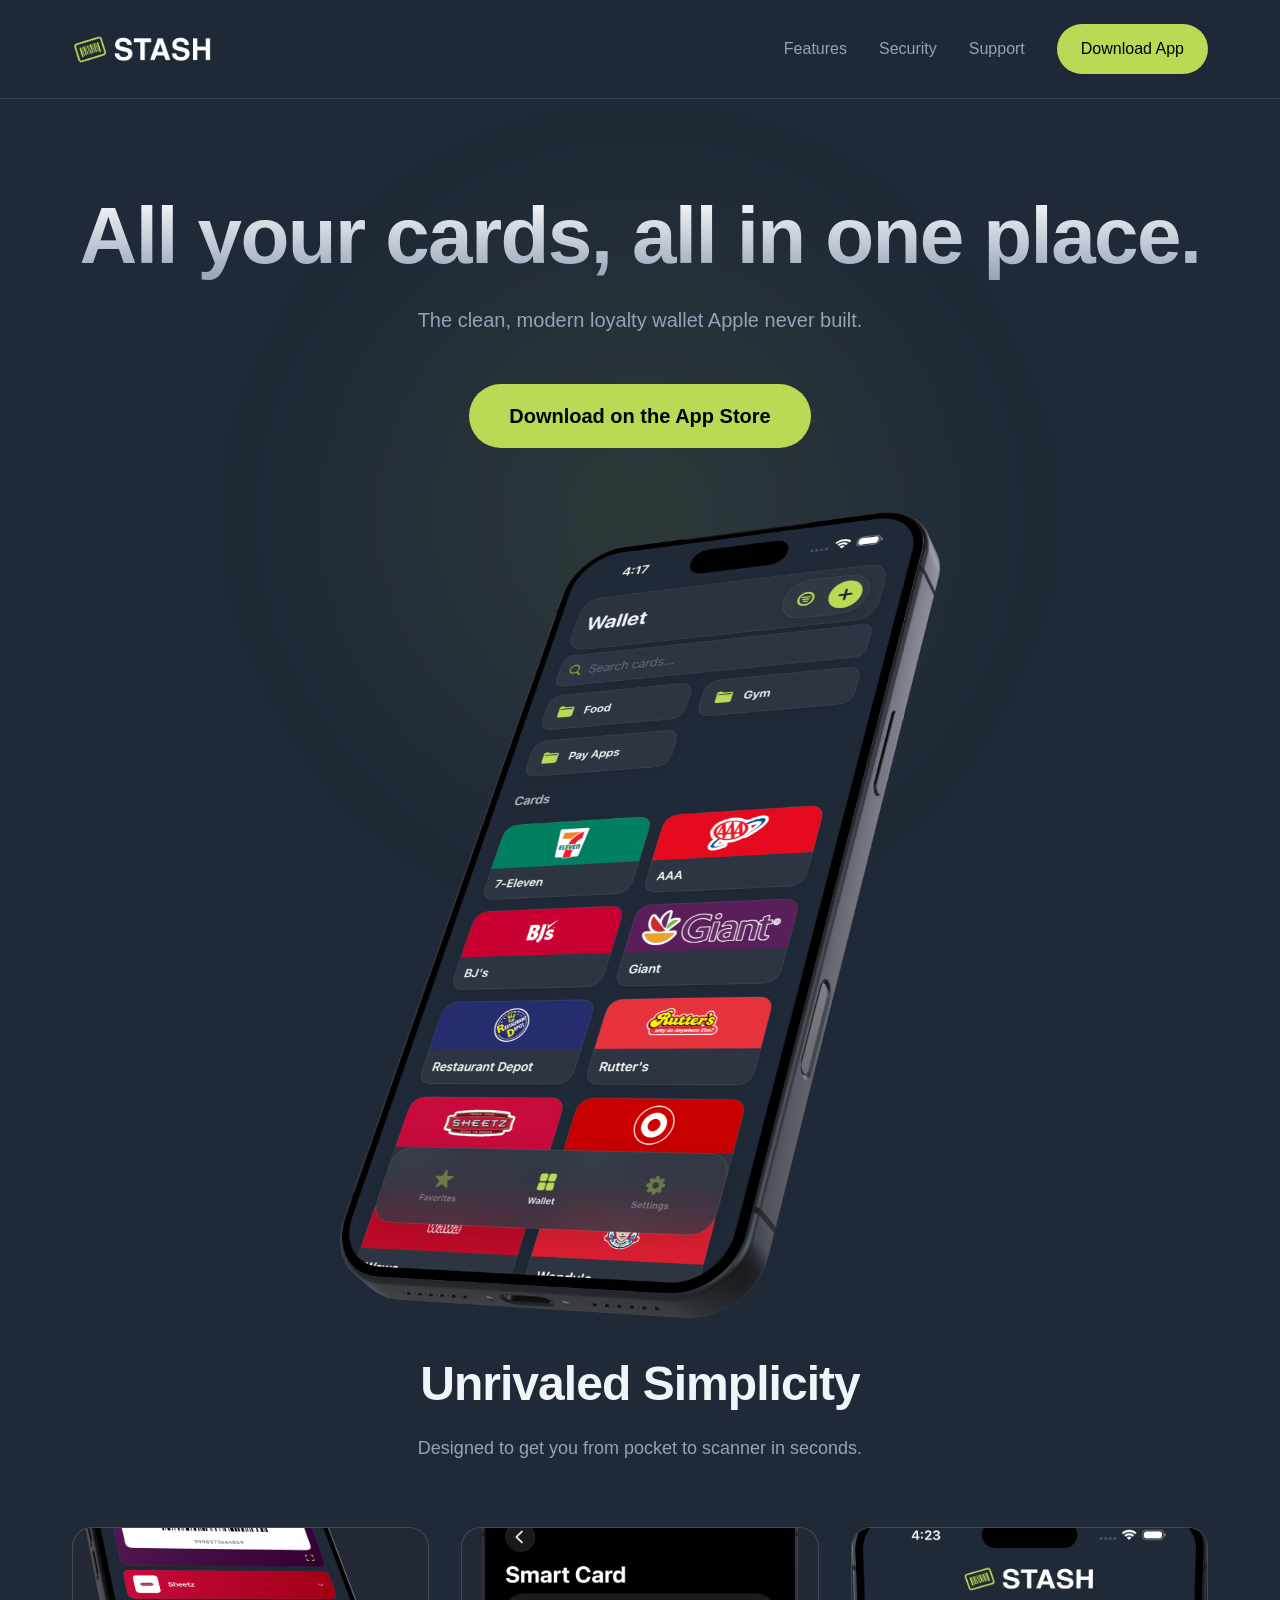
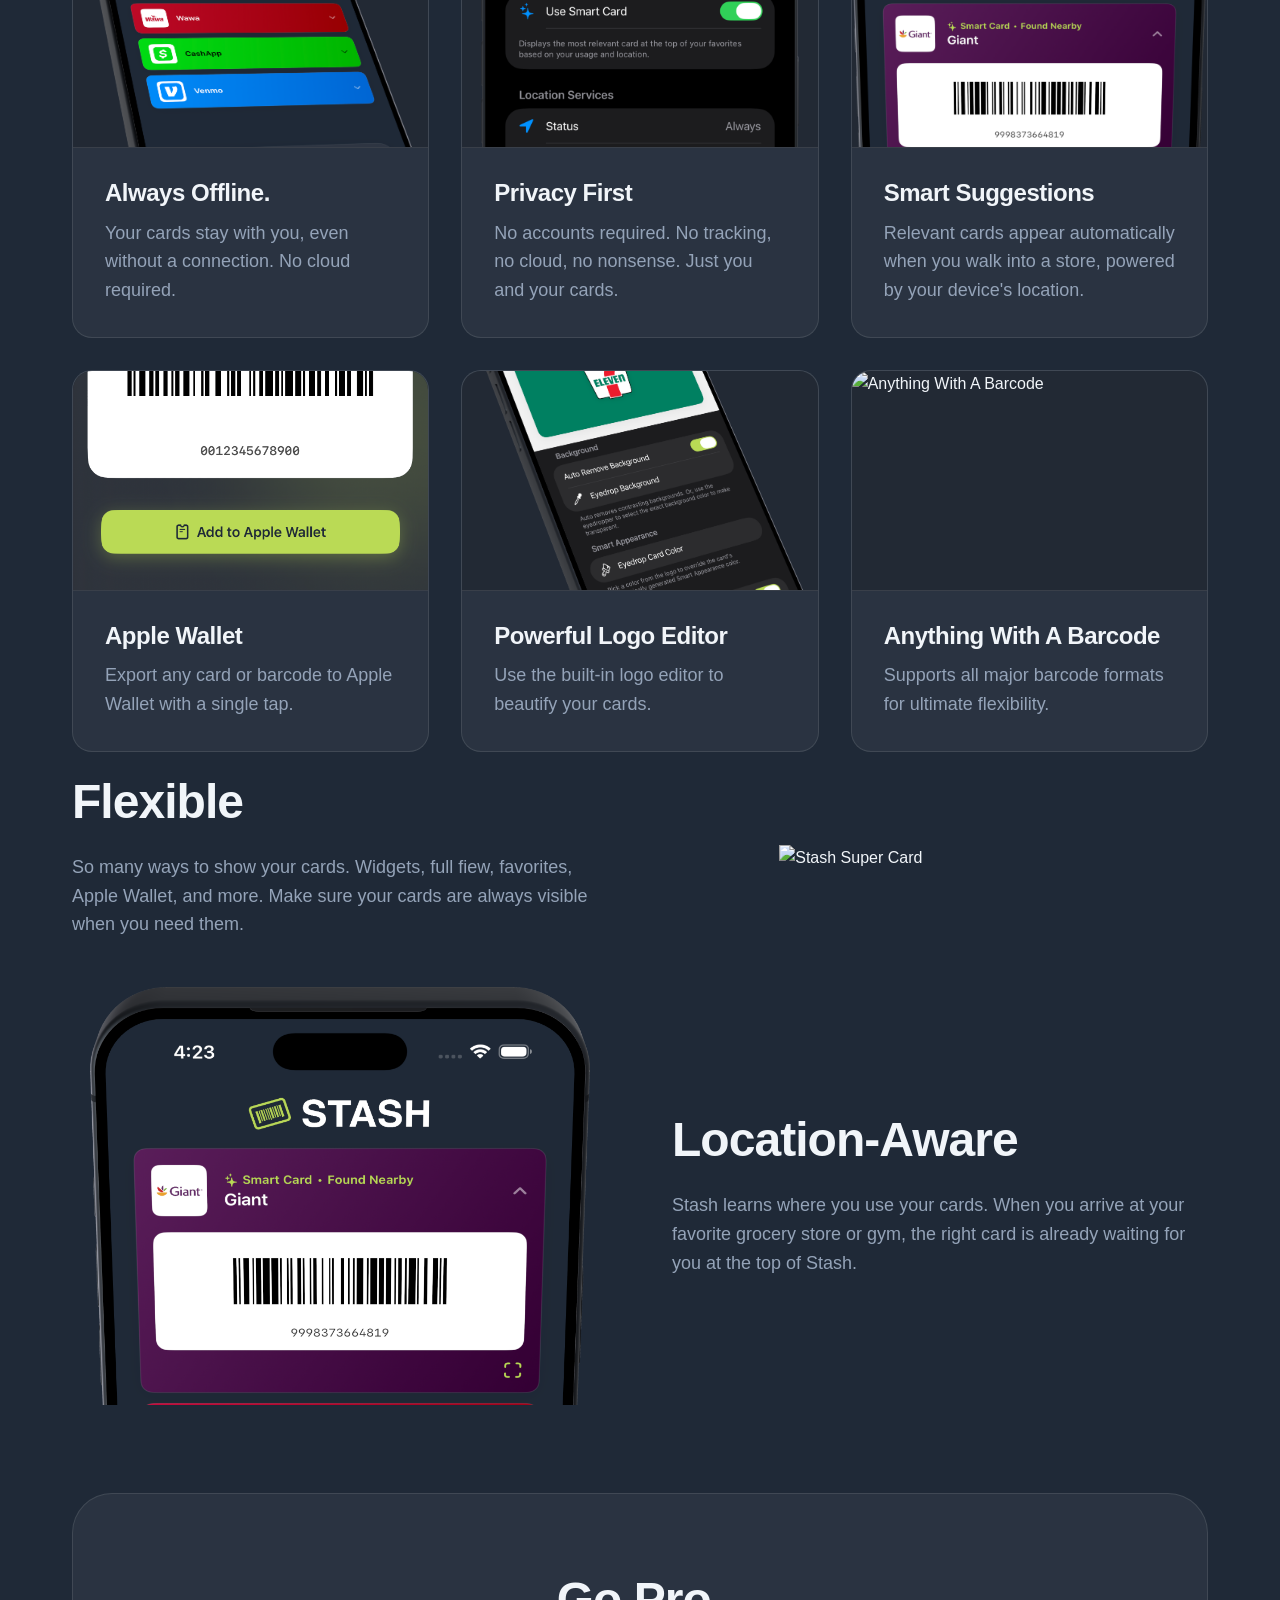
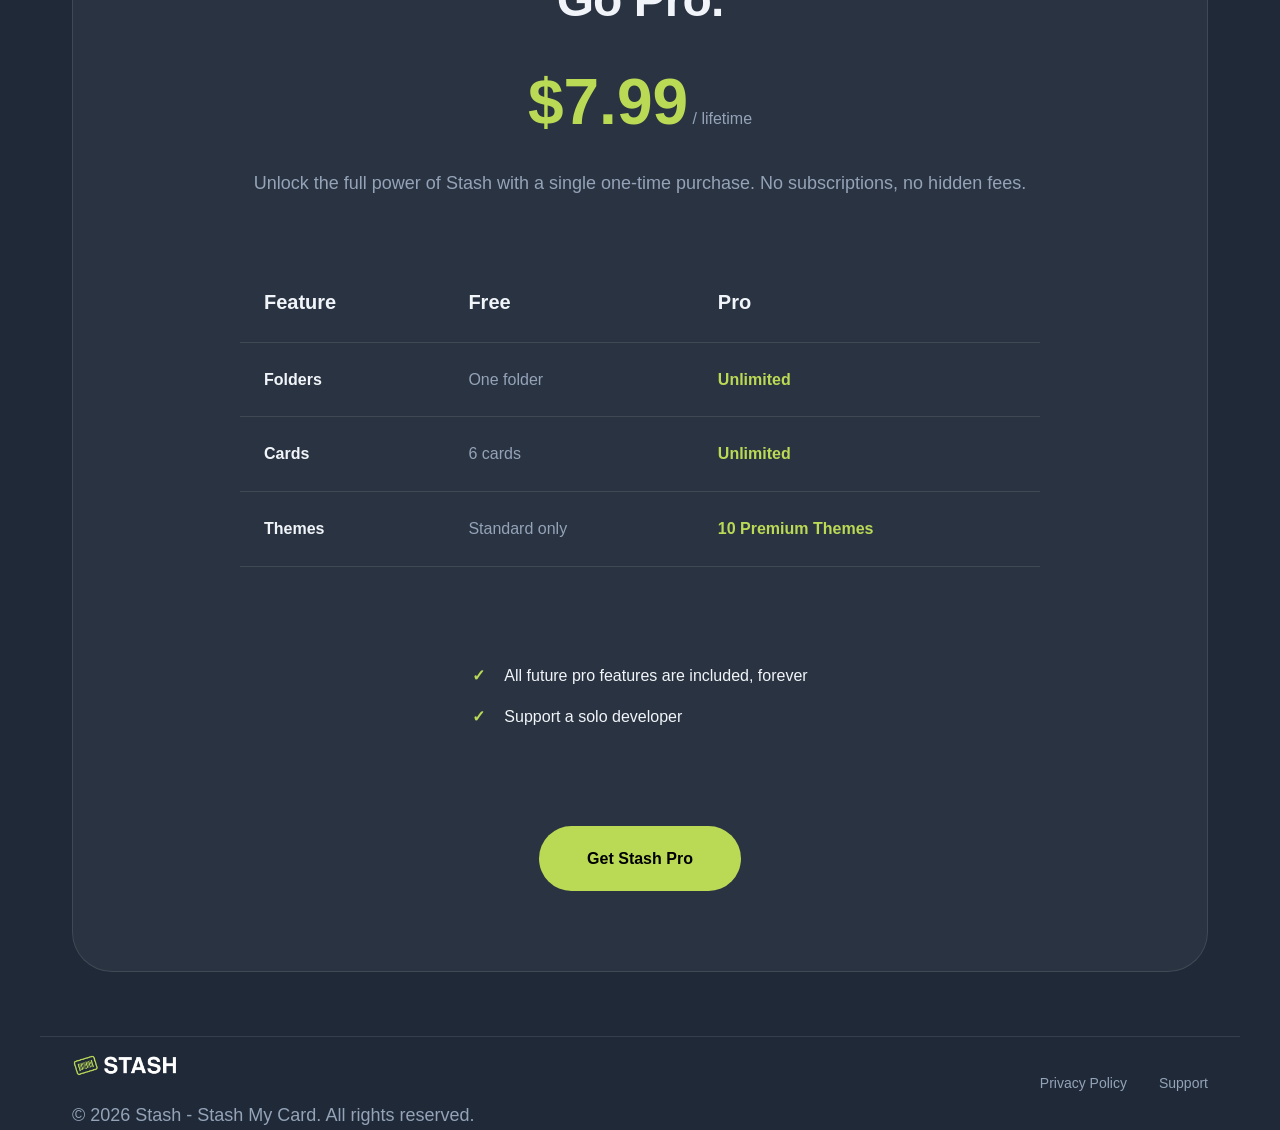
==== index.html @ dfd616ff "Initial Commit" ====
<!DOCTYPE html>
<html lang="en">

<head>
    <meta charset="UTF-8">
    <meta name="viewport" content="width=device-width, initial-scale=1.0">
    <title>Stash — The Privacy-First Loyalty Wallet for iOS</title>
    <meta name="description"
        content="Centralize your loyalty cards, barcodes, and memberships in a fast, beautiful, and completely private offline experience. Built for iOS.">

    <!-- Open Graph -->
    <meta property="og:title" content="Stash — Your Private Loyalty Wallet">
    <meta property="og:description" content="The clean, modern loyalty wallet Apple never built.">
    <meta property="og:image" content="Images/Stash-Wallet.png">

    <link rel="stylesheet" href="index.css">
    <link rel="icon" href="Images/Stash Logo - Black Color.png">
</head>

<body>

    <nav>
        <div class="container nav-content">
            <a href="index.html" class="logo-link">
                <img src="Images/Stash Logo - White Color.png" alt="Stash Logo" class="logo-img">
            </a>
            <div class="nav-links">
                <a href="#features">Features</a>
                <a href="#security">Security</a>
                <a href="support.html">Support</a>
                <a href="#" class="btn-primary">Download App</a>
            </div>
        </div>
    </nav>

    <main>
        <!-- Hero Section -->
        <section class="hero container">
            <h1 class="animate">All your cards, all in one place.</h1>
            <p class="animate" style="animation-delay: 0.1s;">The clean, modern loyalty wallet Apple never built.</p>
            <div class="animate" style="animation-delay: 0.2s;">
                <a href="#" class="btn-primary" style="padding: 1rem 2.5rem; font-size: 1.25rem;">Download on the App
                    Store</a>
            </div>

            <div class="hero-image-container animate" style="animation-delay: 0.4s;">
                <img src="Images/Stash-Wallet.png" alt="Stash Wallet Interface" class="hero-image">
            </div>
        </section>

        <!-- Features Grid -->
        <section id="features" class="container">
            <div style="text-align: center; margin-bottom: 4rem;">
                <h2>Unrivaled Simplicity</h2>
                <p>Designed to get you from pocket to scanner in seconds.</p>
            </div>

            <div class="features-grid">
                <div class="feature-card">
                    <div class="feature-image-wrapper">
                        <img src="Images/Stash-Favorites.png" alt="Always Offline.">
                    </div>
                    <div class="feature-content">
                        <h3>Always Offline.</h3>
                        <p>Your cards stay with you, even without a connection. No cloud required.</p>
                    </div>
                </div>
                <div class="feature-card">
                    <div class="feature-image-wrapper">
                        <img src="Images/Stash-SmartCard.png" alt="Privacy First">
                    </div>
                    <div class="feature-content">
                        <h3>Privacy First</h3>
                        <p>No accounts required. No tracking, no cloud, no nonsense. Just you and your cards.</p>
                    </div>
                </div>
                <div class="feature-card">
                    <div class="feature-image-wrapper">
                        <img src="Images/Stash-LocationBasedCard.png" alt="Smart Suggestions">
                    </div>
                    <div class="feature-content">
                        <h3>Smart Suggestions</h3>
                        <p>Relevant cards appear automatically when you walk into a store, powered by your device's
                            location.
                        </p>
                    </div>
                </div>
                <div class="feature-card">
                    <div class="feature-image-wrapper">
                        <img src="Images/Stash-Feature_AppleWallet.png" alt="Apple Wallet">
                    </div>
                    <div class="feature-content">
                        <h3>Apple Wallet</h3>
                        <p>Export any card or barcode to Apple Wallet with a single tap.</p>
                    </div>
                </div>
                <div class="feature-card">
                    <div class="feature-image-wrapper">
                        <img src="Images/Stash-LogoEditor.png" alt="Powerful Logo Editor">
                    </div>
                    <div class="feature-content">
                        <h3>Powerful Logo Editor</h3>
                        <p>Use the built-in logo editor to beautify your cards.</p>
                    </div>
                </div>
                <div class="feature-card">
                    <div class="feature-image-wrapper">
                        <img src="Images/Stash-MultipleCodeViews.png" alt="Anything With A Barcode">
                    </div>
                    <div class="feature-content">
                        <h3>Anything With A Barcode</h3>
                        <p>Supports all major barcode formats for ultimate flexibility.</p>
                    </div>
                </div>
            </div>
        </section>

        <!-- Showcase 1 -->
        <section class="container">
            <div class="showcase">
                <div class="showcase-content">
                    <h2>Flexible</h2>
                    <p>So many ways to show your cards. Widgets, full fiew, favorites, Apple Wallet, and more. Make sure
                        your cards are always visible when you need them.</p>
                </div>
                <div class="showcase-image">
                    <img src="Images/Stash-MultipleCodeViews.png" alt="Stash Super Card" style="width: 60%;">
                </div>
            </div>
        </section>

        <!-- Showcase 2 -->
        <section class="container">
            <div class="showcase reverse">
                <div class="showcase-content">
                    <h2>Location-Aware</h2>
                    <p>Stash learns where you use your cards. When you arrive at your favorite grocery store or gym, the
                        right card is already waiting for you at the top of Stash.</p>
                </div>
                <div class="showcase-image">
                    <img src="Images/Stash-LocationBasedCard.png" alt="Stash Location Suggestions">
                </div>
            </div>
        </section>

        <section id="security" class="container">
            <div class="cta-section">
                <h2>Go Pro.</h2>
                <div class="price">$7.99<span> / lifetime</span></div>
                <p>Unlock the full power of Stash with a single one-time purchase. No subscriptions, no hidden fees.</p>

                <table class="comparison-table">
                    <thead>
                        <tr>
                            <th>Feature</th>
                            <th>Free</th>
                            <th>Pro</th>
                        </tr>
                    </thead>
                    <tbody>
                        <tr>
                            <td class="feature-name">Folders</td>
                            <td>One folder</td>
                            <td class="pro-value">Unlimited</td>
                        </tr>
                        <tr>
                            <td class="feature-name">Cards</td>
                            <td>6 cards</td>
                            <td class="pro-value">Unlimited</td>
                        </tr>
                        <tr>
                            <td class="feature-name">Themes</td>
                            <td>Standard only</td>
                            <td class="pro-value">10 Premium Themes</td>
                        </tr>
                    </tbody>
                </table>

                <ul class="pro-extra-benefits">
                    <li>All future pro features are included, forever</li>
                    <li>Support a solo developer</li>
                </ul>

                <div style="margin-top: 2rem;">
                    <a href="#" class="btn-primary" style="padding: 1.25rem 3rem;">Get Stash Pro</a>
                </div>
            </div>
        </section>
    </main>

    <footer class="container">
        <div class="footer-content">
            <div>
                <img src="Images/Stash Logo - White Color.png" alt="Stash"
                    style="height: 24px; margin-top: 1rem; margin-bottom: 1rem;">
                <p>© 2026 Stash - Stash My Card. All rights reserved.</p>
            </div>
            <div class="footer-links">
                <a href="privacy.html">Privacy Policy</a>
                <a href="support.html">Support</a>
            </div>
        </div>
    </footer>

</body>

</html>
---- index.css ----
:root {
    --primary: #BADA55;
    --primary-hover: #c6e66b;
    --bg: #1F2937;
    --text: #F1F5F9;
    --text-muted: #94a3b8;
    --platinum: #F1F5F9;
    --jet-black: #1F2937;
    --glass: rgba(255, 255, 255, 0.05);
    --glass-border: rgba(255, 255, 255, 0.1);
    --glass-heavy: rgba(31, 41, 55, 0.8);
    --max-width: 1200px;
    --radius: 20px;
    --transition: all 0.3s cubic-bezier(0.4, 0, 0.2, 1);
}

* {
    margin: 0;
    padding: 0;
    box-sizing: border-box;
}

body {
    font-family: -apple-system, BlinkMacSystemFont, "SF Pro Display", "SF Pro Text", "Helvetica Neue", Arial, sans-serif;
    background-color: var(--bg);
    color: var(--text);
    line-height: 1.6;
    overflow-x: hidden;
    -webkit-font-smoothing: antialiased;
}

/* Typography */
h1,
h2,
h3,
h4 {
    font-weight: 700;
    letter-spacing: -0.02em;
    line-height: 1.1;
}

h1 {
    font-size: clamp(3rem, 8vw, 5rem);
}

h2 {
    font-size: clamp(2rem, 5vw, 3rem);
    font-weight: 600;
    margin-bottom: 1.5rem;
}

p {
    font-size: 1.125rem;
    color: var(--text-muted);
}

/* Layout */
.container {
    max-width: var(--max-width);
    margin: 0 auto;
    padding: 0 2rem;
}

section {
    padding: 4rem 0;
}

/* Header/Nav */
nav {
    position: fixed;
    top: 0;
    left: 0;
    right: 0;
    z-index: 1000;
    padding: 1.5rem 0;
    background: var(--glass-heavy);
    backdrop-filter: blur(20px);
    -webkit-backdrop-filter: blur(20px);
    border-bottom: 1px solid var(--glass-border);
}

.nav-content {
    display: flex;
    justify-content: space-between;
    align-items: center;
}

.logo-link {
    display: flex;
    align-items: center;
    text-decoration: none;
    gap: 0.75rem;
}

.logo-img {
    height: 32px;
    width: auto;
}

.logo-text {
    font-size: 1.5rem;
    font-weight: 700;
    color: var(--text);
}

.nav-links {
    display: flex;
    gap: 2rem;
    align-items: center;
}

.nav-links a {
    text-decoration: none;
    color: var(--text-muted);
    font-weight: 500;
    transition: var(--transition);
}

.nav-links a:hover {
    color: var(--primary);
}

.btn-primary {
    background-color: var(--primary);
    color: #000000 !important;
    padding: 0.75rem 1.5rem;
    border-radius: 100px;
    font-weight: 600;
    text-decoration: none;
    transition: var(--transition);
    display: inline-block;
}

.btn-primary:hover {
    background-color: var(--primary-hover);
    color: #000000 !important;
    transform: translateY(-2px);
    box-shadow: 0 10px 20px rgba(186, 218, 85, 0.2);
}

/* Hero Section */
.hero {
    padding-top: 12rem;
    text-align: center;
    position: relative;
}

.hero::before {
    content: '';
    position: absolute;
    top: 10%;
    left: 50%;
    transform: translateX(-50%);
    width: 60vw;
    height: 60vw;
    background: radial-gradient(circle, rgba(186, 218, 85, 0.1) 0%, rgba(186, 218, 85, 0) 70%);
    filter: blur(60px);
    z-index: -1;
}

.hero h1 {
    margin-bottom: 1.5rem;
    background: linear-gradient(180deg, #FFFFFF 0%, #94a3b8 100%);
    -webkit-background-clip: text;
    background-clip: text;
    -webkit-text-fill-color: transparent;
}

.hero p {
    max-width: 600px;
    margin: 0 auto 3rem;
    font-size: 1.25rem;
}

.hero-image-container {
    margin-top: 4rem;
    margin-bottom: 2rem;
}

.hero-image {
    max-width: 600px;
    width: 100%;
    transition: var(--transition);
}

.hero-image:hover {
    transform: scale(1.02);
}

/* Features */
.features-grid {
    display: grid;
    grid-template-columns: repeat(auto-fit, minmax(300px, 1fr));
    gap: 2rem;
    margin-top: 2rem;
}

.feature-card {
    background: var(--glass);
    border: 1px solid var(--glass-border);
    border-radius: var(--radius);
    transition: var(--transition);
    text-align: left;
    overflow: hidden;
    display: flex;
    flex-direction: column;
}

.feature-card:hover {
    background: rgba(255, 255, 255, 0.08);
    transform: translateY(-5px);
}

.feature-image-wrapper {
    width: 100%;
    height: 220px;
    background: rgba(0, 0, 0, 0.2);
    display: flex;
    align-items: center;
    justify-content: center;
    overflow: hidden;
    border-bottom: 1px solid var(--glass-border);
}

.feature-image-wrapper img {
    width: 100%;
    height: 100%;
    object-fit: cover;
    transition: var(--transition);
}

.feature-card:hover .feature-image-wrapper img {
    transform: scale(1.05);
}

.feature-content {
    padding: 2rem;
}

.feature-content h3 {
    margin-bottom: 0.75rem;
    font-size: 1.5rem;
}

/* Showcase Sections */
.showcase {
    display: flex;
    align-items: center;
    gap: 4rem;
    padding: 1.5rem 0;
}

.showcase.reverse {
    flex-direction: row-reverse;
}

.showcase-content {
    flex: 1;
}

.showcase-image {
    flex: 1;
}

.showcase-image img {
    width: 100%;
    max-width: 500px;
    display: block;
    margin: 0 auto;
}

/* Pricing/CTA */
.cta-section {
    background: var(--glass);
    border: 1px solid var(--glass-border);
    border-radius: 40px;
    padding: 5rem;
    text-align: center;
    margin: 4rem 0;
}

.cta-section h2 {
    font-size: 3rem;
}

.price {
    font-size: 4rem;
    color: var(--primary);
    font-weight: 800;
    margin: 1rem 0;
}

.price span {
    font-size: 1rem;
    color: var(--text-muted);
    font-weight: 400;
}

/* Comparison Table */
.comparison-table {
    width: 100%;
    max-width: 800px;
    margin: 4rem auto;
    border-collapse: collapse;
    text-align: left;
}

.comparison-table th,
.comparison-table td {
    padding: 1.5rem;
    border-bottom: 1px solid var(--glass-border);
}

.comparison-table th {
    color: var(--text);
    font-weight: 700;
    font-size: 1.25rem;
}

.comparison-table td {
    color: var(--text-muted);
}

.comparison-table .feature-name {
    color: var(--text);
    font-weight: 600;
}

.comparison-table .pro-value {
    color: var(--primary);
    font-weight: 700;
}

.pro-extra-benefits {
    list-style: none;
    max-width: 600px;
    margin: 2rem auto 3rem;
    text-align: left;
    display: inline-block;
}

.pro-extra-benefits li {
    margin-bottom: 1rem;
    padding-left: 2rem;
    position: relative;
    color: var(--text);
}

.pro-extra-benefits li::before {
    content: '✓';
    position: absolute;
    left: 0;
    color: var(--primary);
    font-weight: bold;
}

/* Footer */
footer {
    padding: 4rem 0;
    border-top: 1px solid var(--glass-border);
    color: var(--text-muted);
}

.footer-content {
    display: flex;
    justify-content: space-between;
    align-items: center;
}

.footer-links {
    display: flex;
    gap: 2rem;
}

.footer-links a {
    color: var(--text-muted);
    text-decoration: none;
    font-size: 0.875rem;
    transition: var(--transition);
}

.footer-links a:hover {
    color: var(--primary);
}

/* Responsive */
@media (max-width: 768px) {
    .showcase {
        flex-direction: column !important;
        text-align: center;
        gap: 2rem;
    }

    .nav-links {
        display: none;
    }

    section {
        padding: 4rem 0;
    }

    .cta-section {
        padding: 3rem 1.5rem;
    }
}

/* Animations */
@keyframes fadeInUp {
    from {
        opacity: 0;
        transform: translateY(20px);
    }

    to {
        opacity: 1;
        transform: translateY(0);
    }
}

.animate {
    animation: fadeInUp 0.8s ease forwards;
}
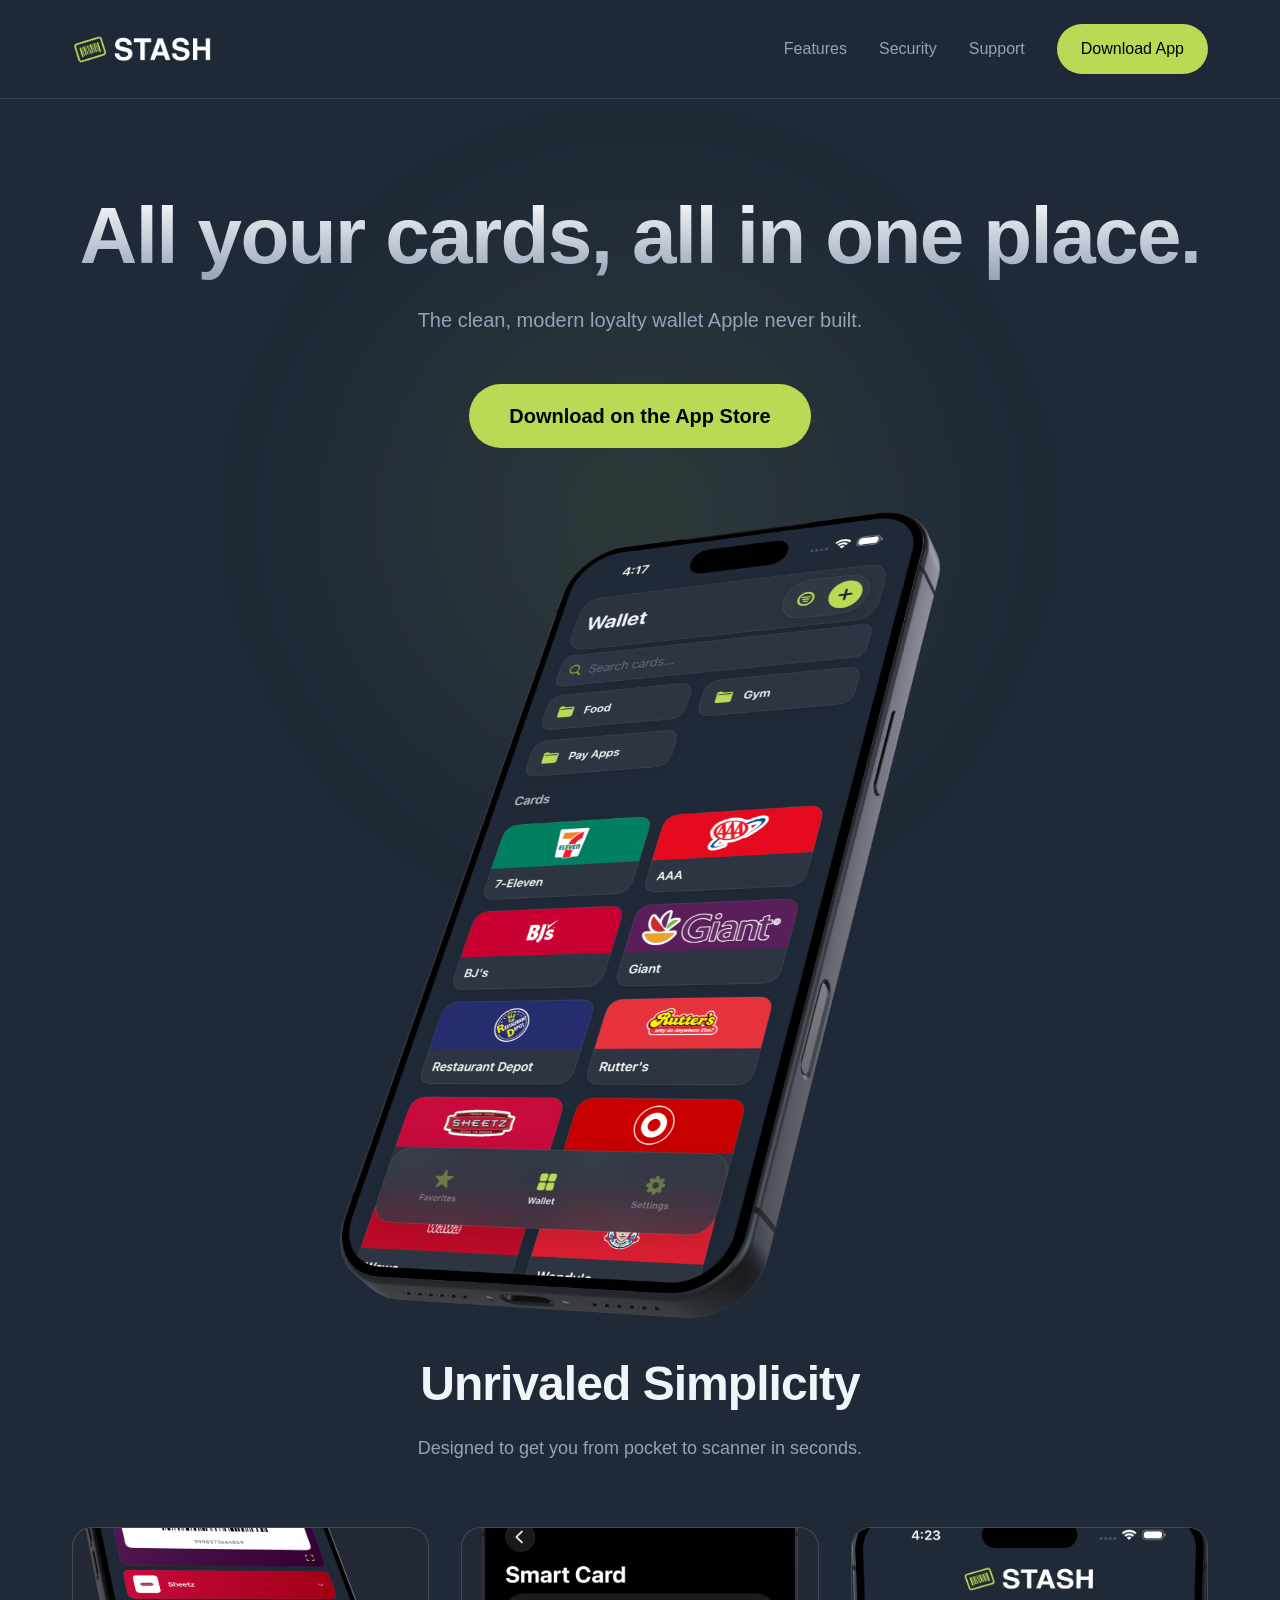
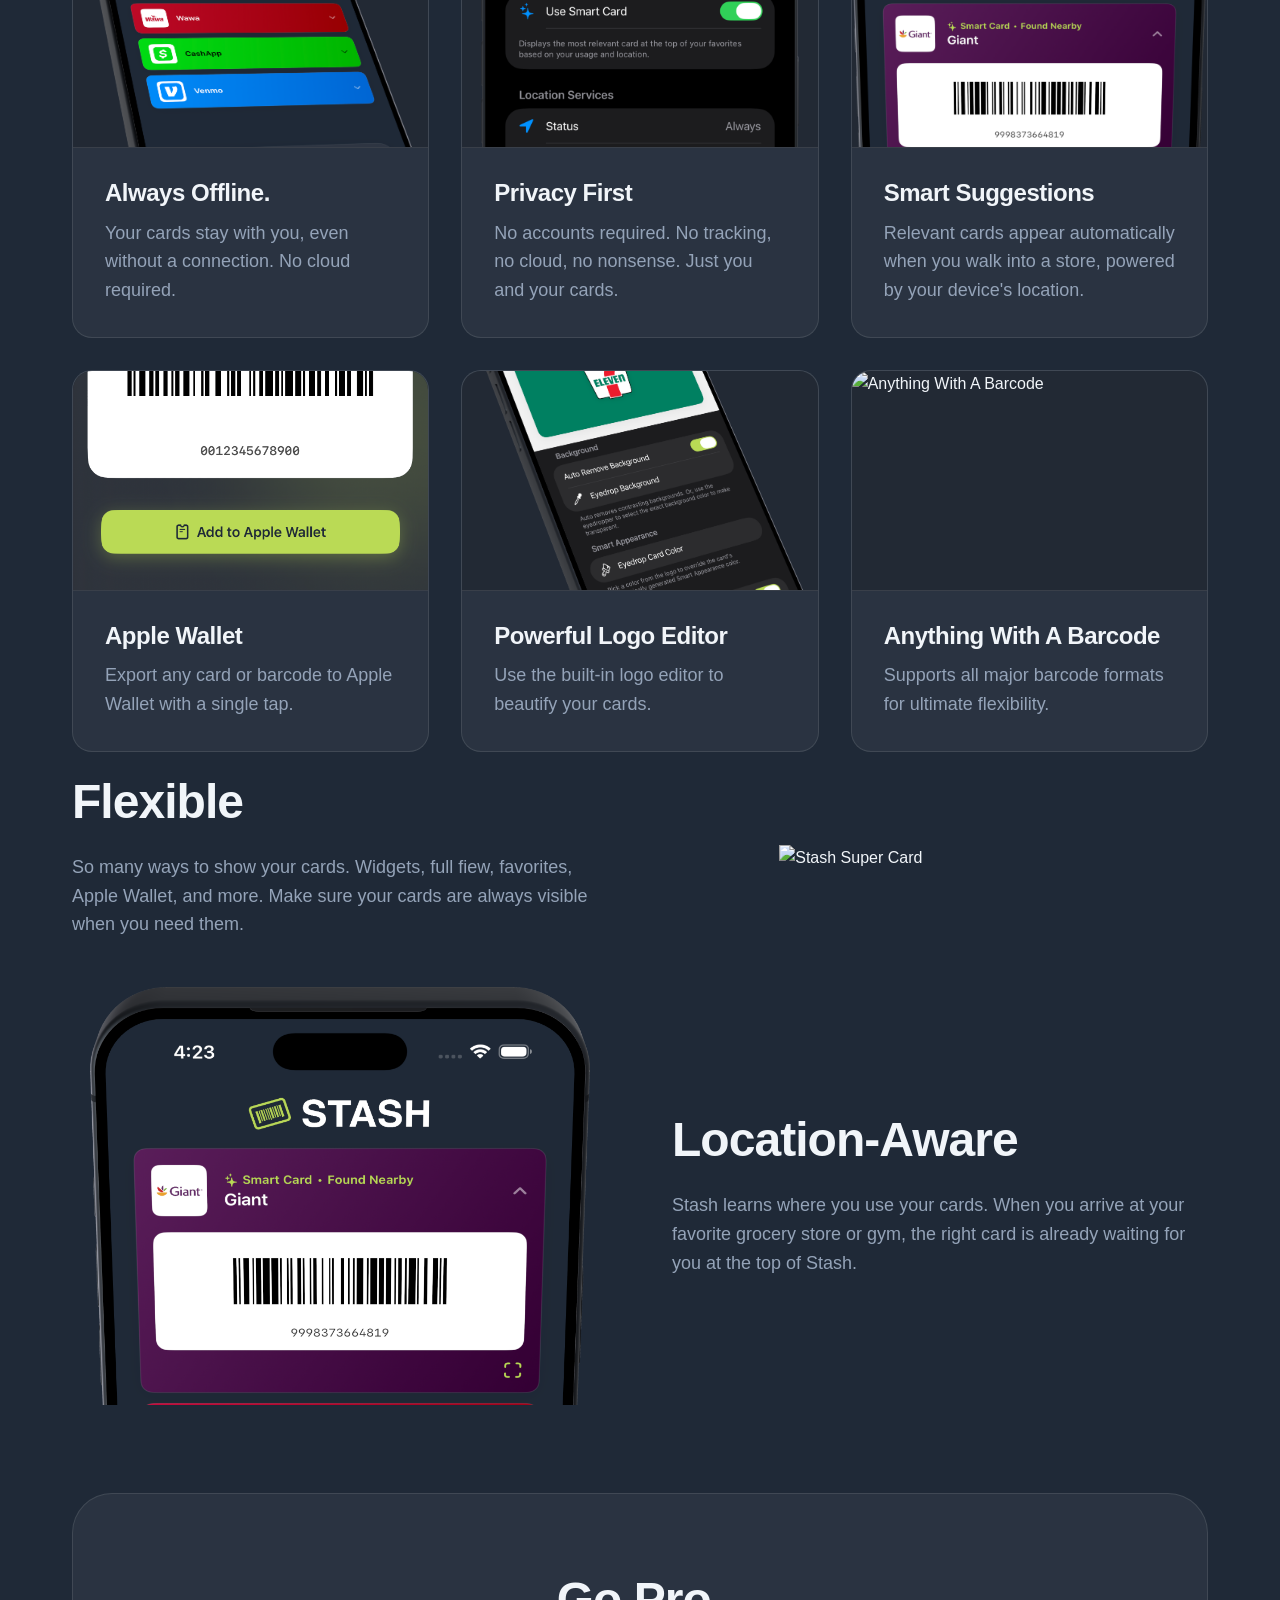
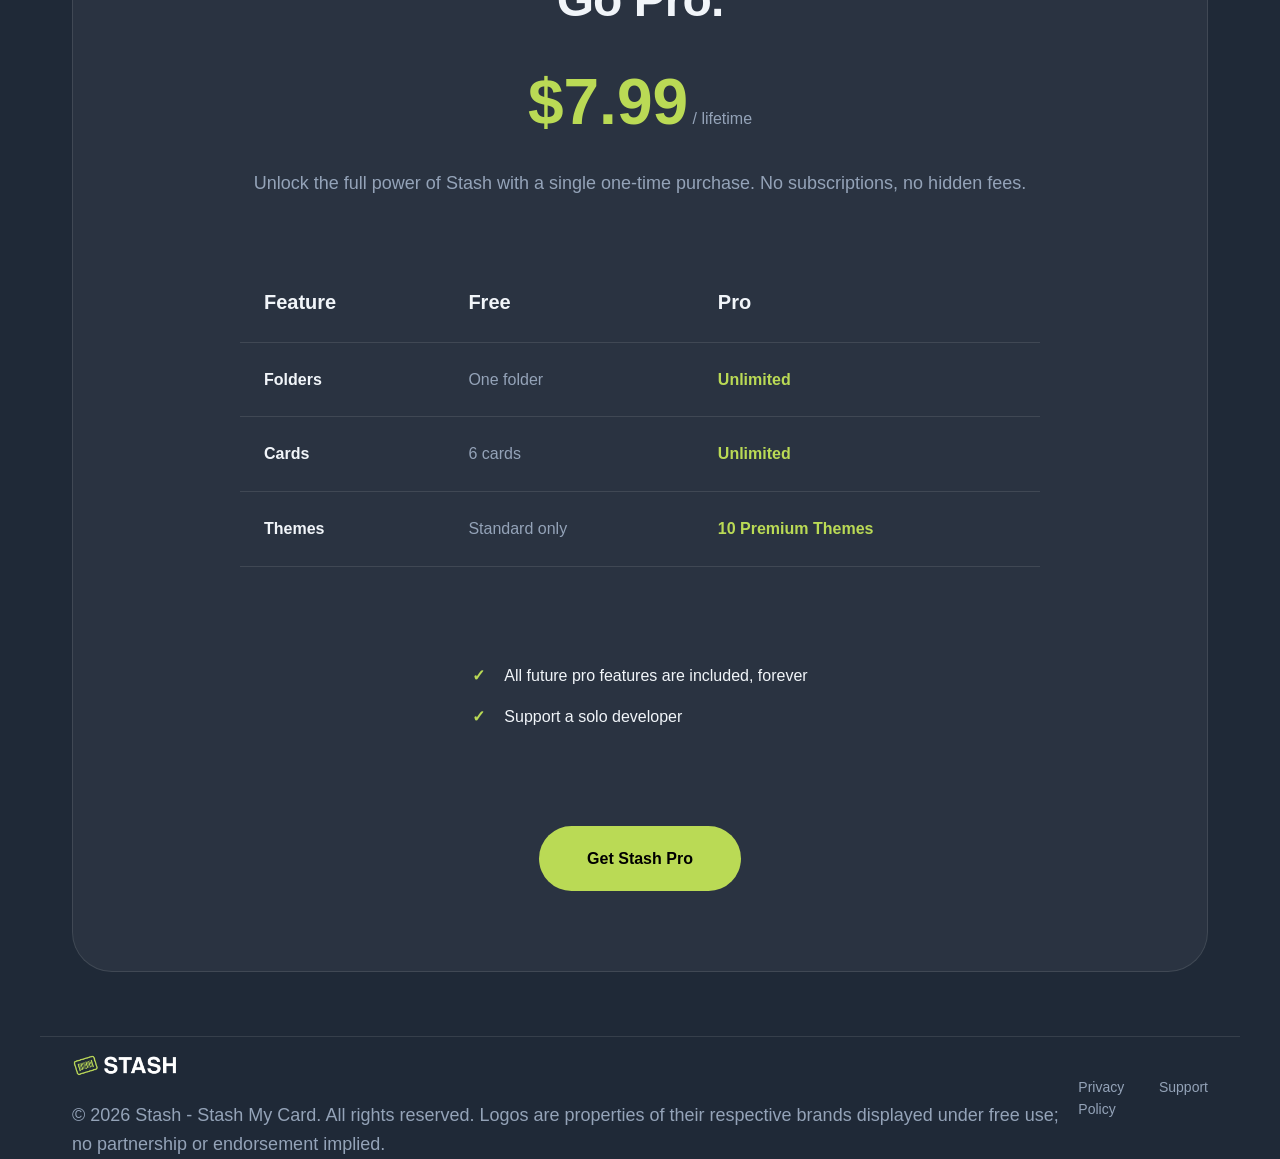
==== commit 753e8f66: "Update footer text with brand logo disclaimer" ====
--- a/index.html
+++ b/index.html
@@ -193,7 +193,7 @@
             <div>
                 <img src="Images/Stash Logo - White Color.png" alt="Stash"
                     style="height: 24px; margin-top: 1rem; margin-bottom: 1rem;">
-                <p>© 2026 Stash - Stash My Card. All rights reserved.</p>
+                <p>© 2026 Stash - Stash My Card. All rights reserved. Logos are properties of their respective brands displayed under free use; no partnership or endorsement implied.</p>
             </div>
             <div class="footer-links">
                 <a href="privacy.html">Privacy Policy</a>
@@ -204,4 +204,4 @@
 
 </body>
 
-</html>+</html>
